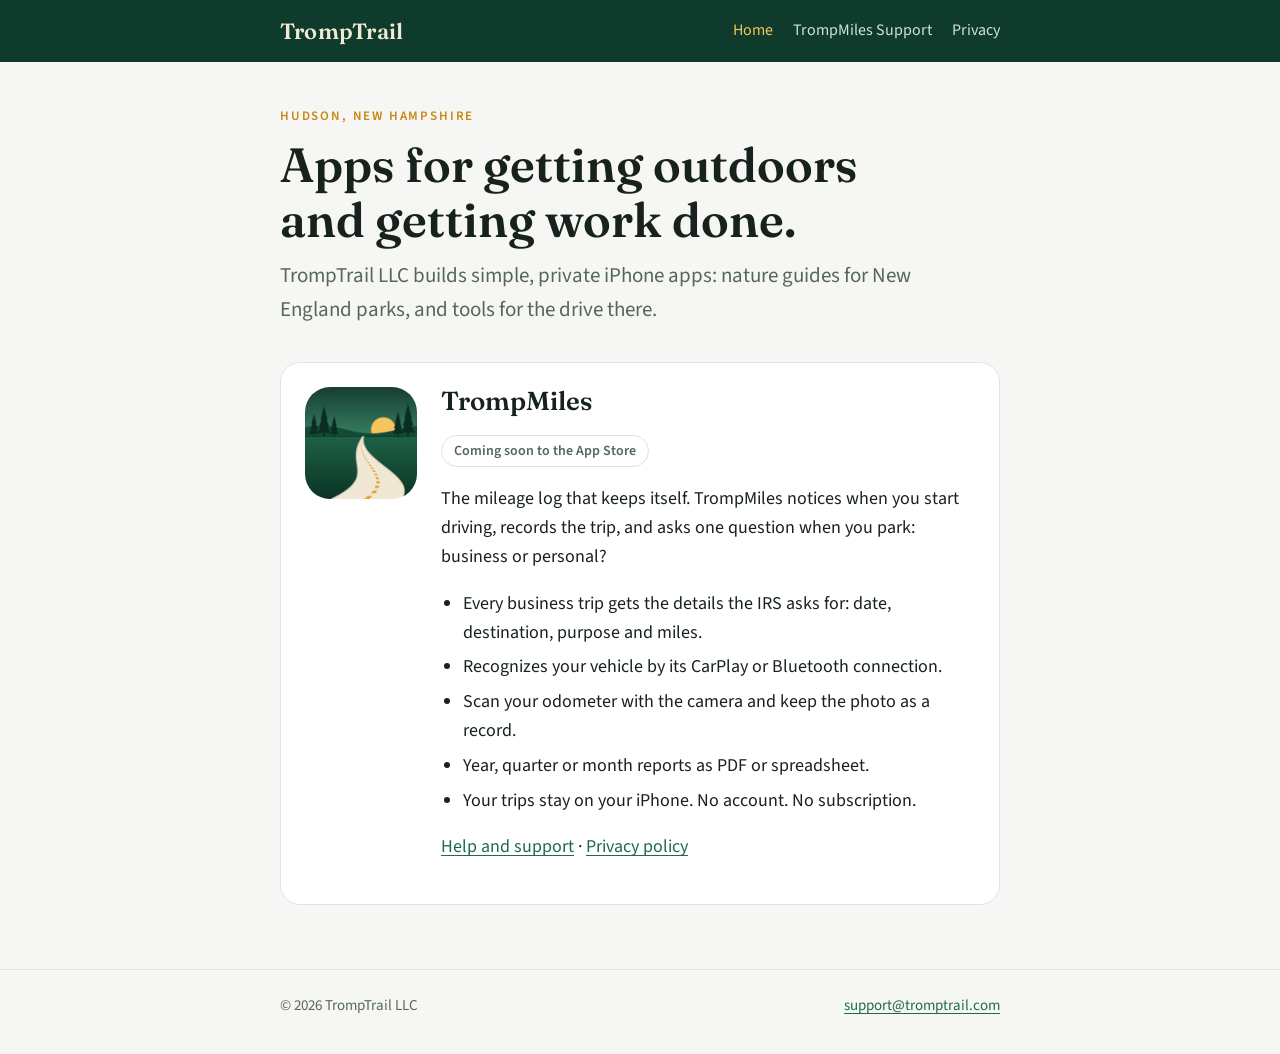
==== index.html @ e6614cd5 "Add files via upload" ====
<!doctype html>
<html lang="en">
<head>
<meta charset="utf-8">
<meta name="viewport" content="width=device-width, initial-scale=1, viewport-fit=cover">
<title>TrompTrail LLC</title>
<meta name="description" content="TrompTrail LLC makes iPhone apps for getting outdoors and getting work done, including TrompMiles, the mileage log that keeps itself.">
<link rel="icon" href="trompmiles-icon.png">
<link rel="preconnect" href="https://fonts.googleapis.com">
<link rel="preconnect" href="https://fonts.gstatic.com" crossorigin>
<link rel="stylesheet" href="https://fonts.googleapis.com/css2?family=Fraunces:opsz,wght@9..144,600&family=Source+Sans+3:wght@400;600&display=swap">
<link rel="stylesheet" href="style.css">
</head>
<body>
<header class="top">
  <div class="wrap">
    <a class="brand" href="index.html">TrompTrail</a>
    <nav aria-label="Main">
      <a href="index.html" aria-current="page">Home</a>
      <a href="support.html">TrompMiles Support</a>
      <a href="privacy.html">Privacy</a>
    </nav>
  </div>
</header>

<main>
  <div class="wrap">
    <p class="eyebrow">Hudson, New Hampshire</p>
    <h1>Apps for getting outdoors and getting work done.</h1>
    <p class="lede">TrompTrail LLC builds simple, private iPhone apps: nature guides for New England parks, and tools for the drive there.</p>

    <section class="app" aria-labelledby="trompmiles">
      <img src="trompmiles-icon.png" alt="TrompMiles app icon: a winding road toward a setting sun">
      <div>
        <h2 id="trompmiles">TrompMiles</h2>
        <p><span class="badge">Coming soon to the App Store</span></p>
        <p>The mileage log that keeps itself. TrompMiles notices when you start driving, records the trip, and asks one question when you park: business or personal?</p>
        <ul class="points">
          <li>Every business trip gets the details the IRS asks for: date, destination, purpose and miles.</li>
          <li>Recognizes your vehicle by its CarPlay or Bluetooth connection.</li>
          <li>Scan your odometer with the camera and keep the photo as a record.</li>
          <li>Year, quarter or month reports as PDF or spreadsheet.</li>
          <li>Your trips stay on your iPhone. No account. No subscription.</li>
        </ul>
        <p><a href="support.html">Help and support</a> · <a href="privacy.html">Privacy policy</a></p>
      </div>
    </section>
  </div>
</main>

<footer>
  <div class="wrap">
    <span>© 2026 TrompTrail LLC</span>
    <a href="mailto:support@tromptrail.com">support@tromptrail.com</a>
  </div>
</footer>
</body>
</html>
---- style.css ----
/* TrompTrail LLC site. Forest greens from the TrompMiles icon, light and dark. */
:root {
  --bg: #f6f7f4;
  --surface: #ffffff;
  --ink: #17221d;
  --muted: #55665d;
  --line: #dde4df;
  --green: #1f6a4e;
  --green-deep: #0e3b2c;
  --amber: #c98714;
  --display: "Fraunces", Georgia, "Times New Roman", serif;
  --body: "Source Sans 3", -apple-system, "Segoe UI", Helvetica, Arial, sans-serif;
  color-scheme: light;
}
@media (prefers-color-scheme: dark) {
  :root {
    --bg: #0d1713;
    --surface: #14211b;
    --ink: #e8efe9;
    --muted: #a3b5ab;
    --line: #26362e;
    --green: #6cc39c;
    --green-deep: #0b2c21;
    --amber: #e8a83a;
    color-scheme: dark;
  }
}
* { box-sizing: border-box; }
html { -webkit-text-size-adjust: 100%; }
body {
  margin: 0;
  background: var(--bg);
  color: var(--ink);
  font: 18px/1.6 var(--body);
}
a { color: var(--green); text-underline-offset: 3px; }
a:focus-visible { outline: 3px solid var(--amber); outline-offset: 2px; border-radius: 3px; }

.wrap {
  max-width: 760px;
  margin: 0 auto;
  padding-left: max(20px, env(safe-area-inset-left, 0px));
  padding-right: max(20px, env(safe-area-inset-right, 0px));
}

/* Header band */
.top {
  background: var(--green-deep);
  color: #f1e9d5;
}
.top .wrap {
  display: flex;
  align-items: center;
  justify-content: space-between;
  gap: 16px;
  flex-wrap: wrap;
  padding-block: 18px;
}
.brand {
  font: 600 22px/1 var(--display);
  color: #f1e9d5;
  text-decoration: none;
  letter-spacing: .01em;
}
.top nav { display: flex; gap: 20px; flex-wrap: wrap; }
.top nav a { color: #cfe3d8; text-decoration: none; font-size: 16px; }
.top nav a:hover, .top nav a[aria-current="page"] { color: #f6c45c; }

main .wrap { padding-block: 48px 64px; }

h1, h2, h3 { font-family: var(--display); line-height: 1.15; text-wrap: balance; }
h1 { font-size: clamp(34px, 6vw, 48px); margin: 0 0 12px; font-weight: 600; }
h2 { font-size: 26px; margin: 44px 0 10px; font-weight: 600; }
h3 { font-size: 20px; margin: 28px 0 6px; font-weight: 600; }
p, li { max-width: 65ch; }
.lede { font-size: 21px; color: var(--muted); margin-top: 0; }
.eyebrow {
  font: 600 13px/1 var(--body);
  letter-spacing: .14em;
  text-transform: uppercase;
  color: var(--amber);
  margin: 0 0 14px;
}

/* App feature block on the home page */
.app {
  display: grid;
  grid-template-columns: 112px 1fr;
  gap: 24px;
  align-items: start;
  background: var(--surface);
  border: 1px solid var(--line);
  border-radius: 20px;
  padding: 24px;
  margin-top: 36px;
}
.app img { width: 112px; height: 112px; border-radius: 25px; display: block; }
.app h2 { margin-top: 0; }
.app > div { min-width: 0; }
@media (max-width: 520px) {
  .app { grid-template-columns: 1fr; }
}
.badge {
  display: inline-block;
  font-size: 14px;
  font-weight: 600;
  padding: 4px 12px;
  border-radius: 999px;
  border: 1px solid var(--line);
  color: var(--muted);
}
ul.points { padding-left: 1.2em; }
ul.points li { margin-bottom: 6px; }

/* Support FAQ */
details {
  border-top: 1px solid var(--line);
  padding: 14px 0;
}
details:last-of-type { border-bottom: 1px solid var(--line); }
summary {
  cursor: pointer;
  font-weight: 600;
  font-size: 19px;
  list-style-position: outside;
}
details p, details ol, details ul { color: var(--ink); }
.contact {
  background: var(--surface);
  border: 1px solid var(--line);
  border-radius: 16px;
  padding: 20px 24px;
  margin: 28px 0;
}
.contact strong { font-size: 20px; }
.note { color: var(--muted); font-size: 16px; }

/* Privacy policy */
.policy h2 { font-size: 22px; }
.updated { color: var(--muted); font-size: 16px; margin-top: 0; }
table {
  width: 100%;
  border-collapse: collapse;
  font-size: 16px;
  margin: 12px 0 8px;
}
.table-scroll { overflow-x: auto; }
th, td { text-align: left; padding: 10px 12px; border-bottom: 1px solid var(--line); vertical-align: top; }
th { font-weight: 600; color: var(--muted); font-size: 14px; letter-spacing: .04em; text-transform: uppercase; }

footer {
  border-top: 1px solid var(--line);
  color: var(--muted);
  font-size: 15px;
}
footer .wrap { padding-block: 24px 36px; display: flex; gap: 16px; flex-wrap: wrap; justify-content: space-between; }
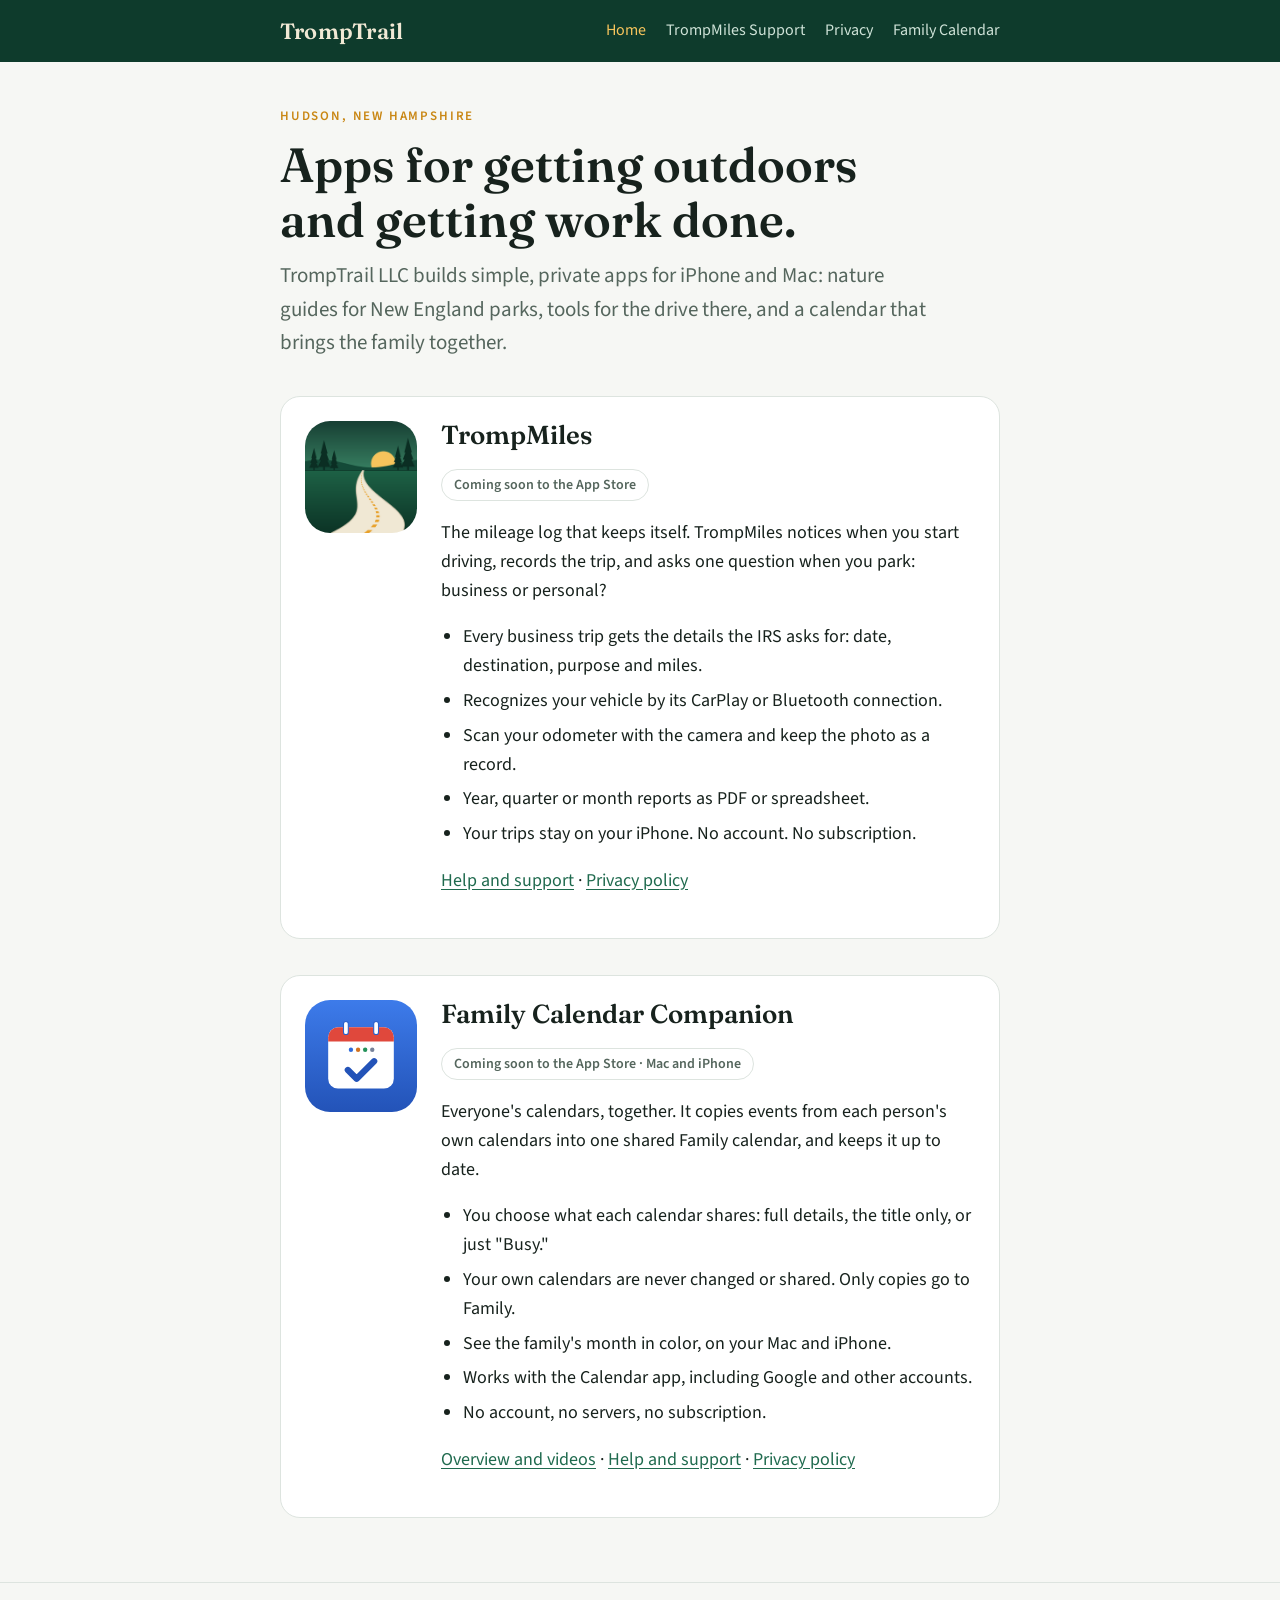
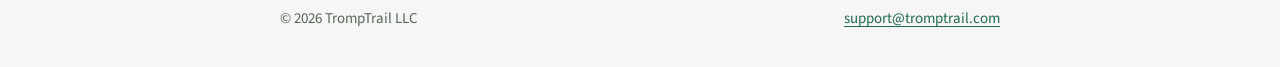
==== commit 243a6b89: "Add files via upload" ====
--- a/index.html
+++ b/index.html
@@ -4,7 +4,7 @@
 <meta charset="utf-8">
 <meta name="viewport" content="width=device-width, initial-scale=1, viewport-fit=cover">
 <title>TrompTrail LLC</title>
-<meta name="description" content="TrompTrail LLC makes iPhone apps for getting outdoors and getting work done, including TrompMiles, the mileage log that keeps itself.">
+<meta name="description" content="TrompTrail LLC makes simple, private apps for iPhone and Mac, including TrompMiles, the mileage log that keeps itself, and Family Calendar Companion.">
 <link rel="icon" href="trompmiles-icon.png">
 <link rel="preconnect" href="https://fonts.googleapis.com">
 <link rel="preconnect" href="https://fonts.gstatic.com" crossorigin>
@@ -19,6 +19,7 @@
       <a href="index.html" aria-current="page">Home</a>
       <a href="support.html">TrompMiles Support</a>
       <a href="privacy.html">Privacy</a>
+      <a href="family-calendar.html">Family Calendar</a>
     </nav>
   </div>
 </header>
@@ -27,7 +28,7 @@
   <div class="wrap">
     <p class="eyebrow">Hudson, New Hampshire</p>
     <h1>Apps for getting outdoors and getting work done.</h1>
-    <p class="lede">TrompTrail LLC builds simple, private iPhone apps: nature guides for New England parks, and tools for the drive there.</p>
+    <p class="lede">TrompTrail LLC builds simple, private apps for iPhone and Mac: nature guides for New England parks, tools for the drive there, and a calendar that brings the family together.</p>
 
     <section class="app" aria-labelledby="trompmiles">
       <img src="trompmiles-icon.png" alt="TrompMiles app icon: a winding road toward a setting sun">
@@ -45,6 +46,22 @@
         <p><a href="support.html">Help and support</a> · <a href="privacy.html">Privacy policy</a></p>
       </div>
     </section>
+    <section class="app" aria-labelledby="familycal">
+      <img src="family-calendar-icon.svg" alt="Family Calendar Companion app icon: a calendar page with four colored dots and a check mark">
+      <div>
+        <h2 id="familycal">Family Calendar Companion</h2>
+        <p><span class="badge">Coming soon to the App Store · Mac and iPhone</span></p>
+        <p>Everyone's calendars, together. It copies events from each person's own calendars into one shared Family calendar, and keeps it up to date.</p>
+        <ul class="points">
+          <li>You choose what each calendar shares: full details, the title only, or just "Busy."</li>
+          <li>Your own calendars are never changed or shared. Only copies go to Family.</li>
+          <li>See the family's month in color, on your Mac and iPhone.</li>
+          <li>Works with the Calendar app, including Google and other accounts.</li>
+          <li>No account, no servers, no subscription.</li>
+        </ul>
+        <p><a href="family-calendar.html">Overview and videos</a> · <a href="family-calendar-support.html">Help and support</a> · <a href="family-calendar-privacy.html">Privacy policy</a></p>
+      </div>
+    </section>
   </div>
 </main>
 
--- a/style.css
+++ b/style.css
@@ -154,3 +154,14 @@
   font-size: 15px;
 }
 footer .wrap { padding-block: 24px 36px; display: flex; gap: 16px; flex-wrap: wrap; justify-content: space-between; }
+
+/* Family Calendar Companion pages */
+.hero-app { margin-top: 0; }
+.hero-app h1 { margin-top: 0; }
+.subnav { margin-top: 48px; padding-top: 16px; border-top: 1px solid var(--line); color: var(--muted); }
+.videos { display: grid; grid-template-columns: repeat(auto-fill, minmax(320px, 1fr)); gap: 24px; margin-top: 20px; }
+.video { margin: 0; background: var(--surface); border: 1px solid var(--line); border-radius: 16px; overflow: hidden; }
+.video iframe { display: block; width: 100%; aspect-ratio: 16 / 9; border: 0; background: #000; }
+.video figcaption { padding: 12px 16px 16px; display: grid; gap: 2px; }
+.video figcaption span { color: var(--muted); font-size: 16px; }
+@media (max-width: 380px) { .videos { grid-template-columns: 1fr; } }
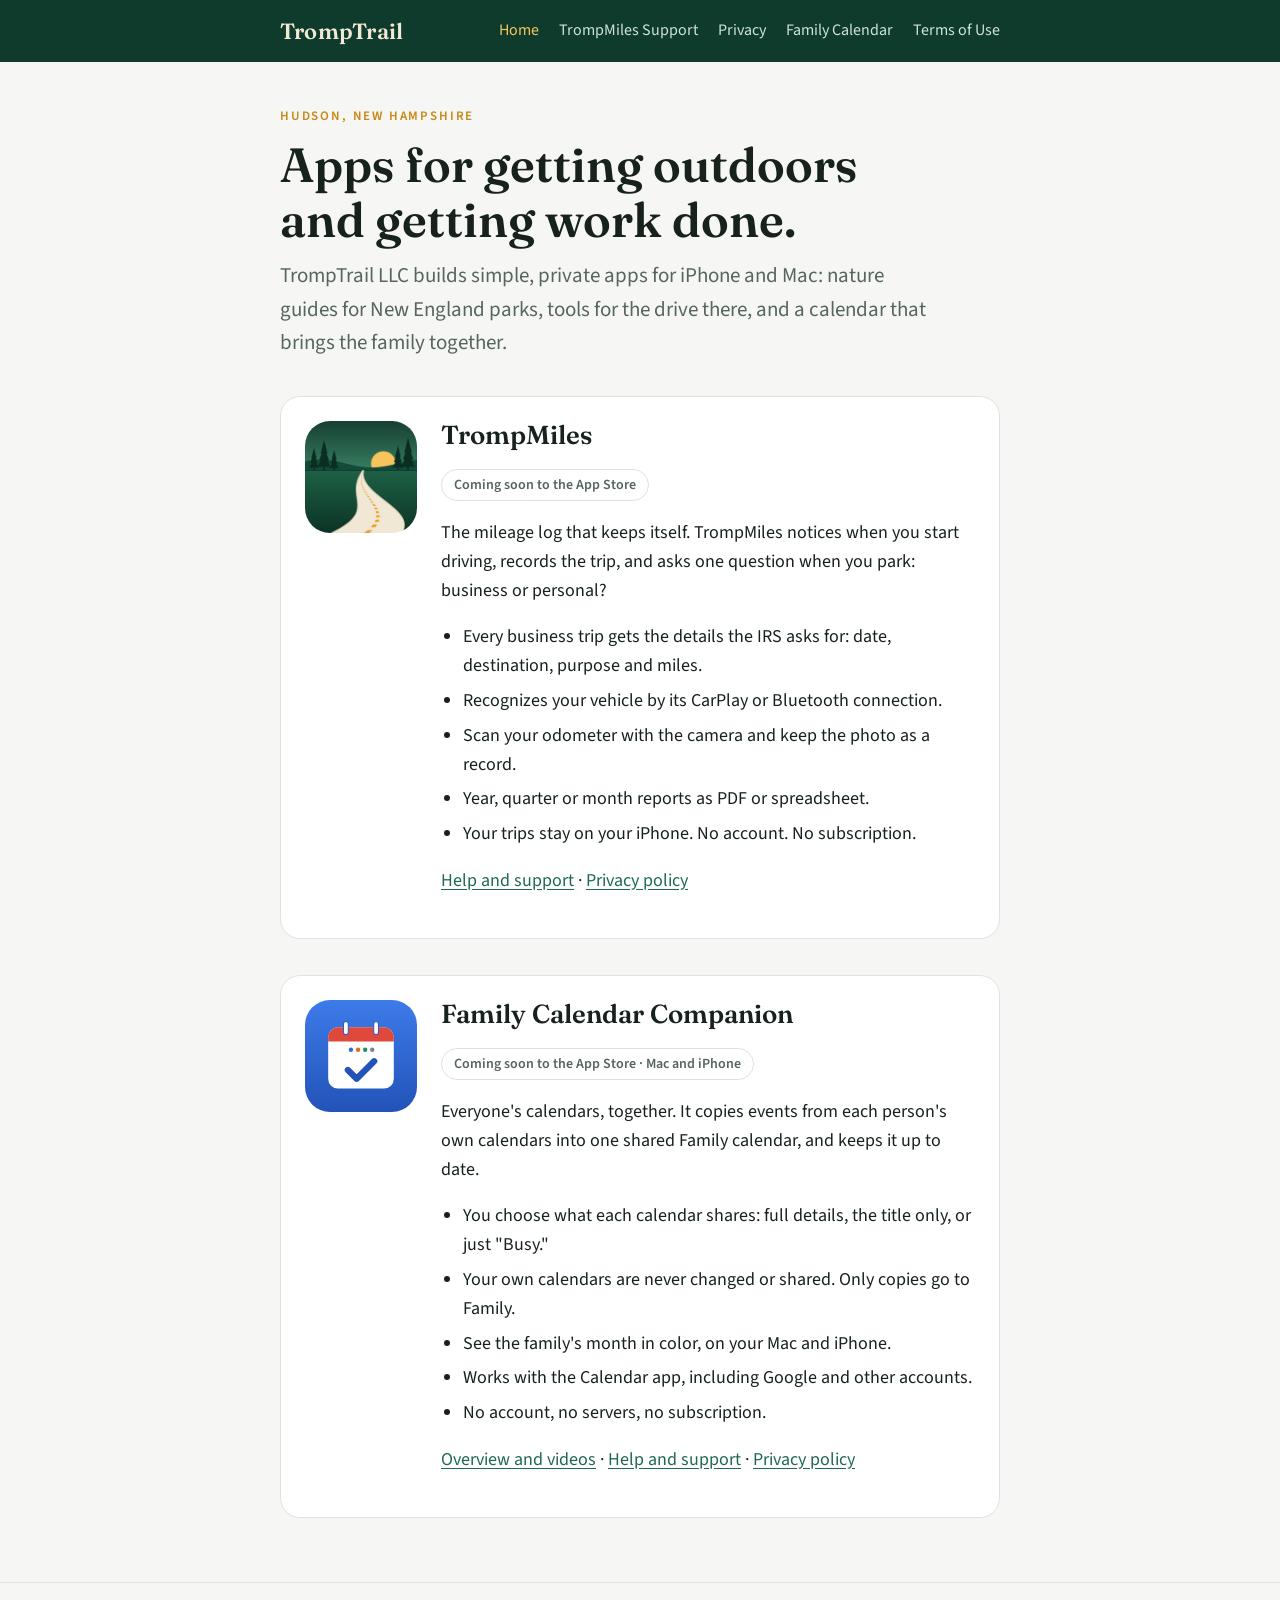
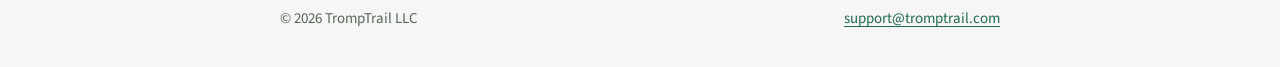
==== commit 5795d708: "Add 'Terms of Use' link to navigation" ====
--- a/index.html
+++ b/index.html
@@ -20,7 +20,7 @@
       <a href="support.html">TrompMiles Support</a>
       <a href="privacy.html">Privacy</a>
       <a href="family-calendar.html">Family Calendar</a>
-    </nav>
+      <a href="terms.html">Terms of Use</a>    </nav>
   </div>
 </header>
 
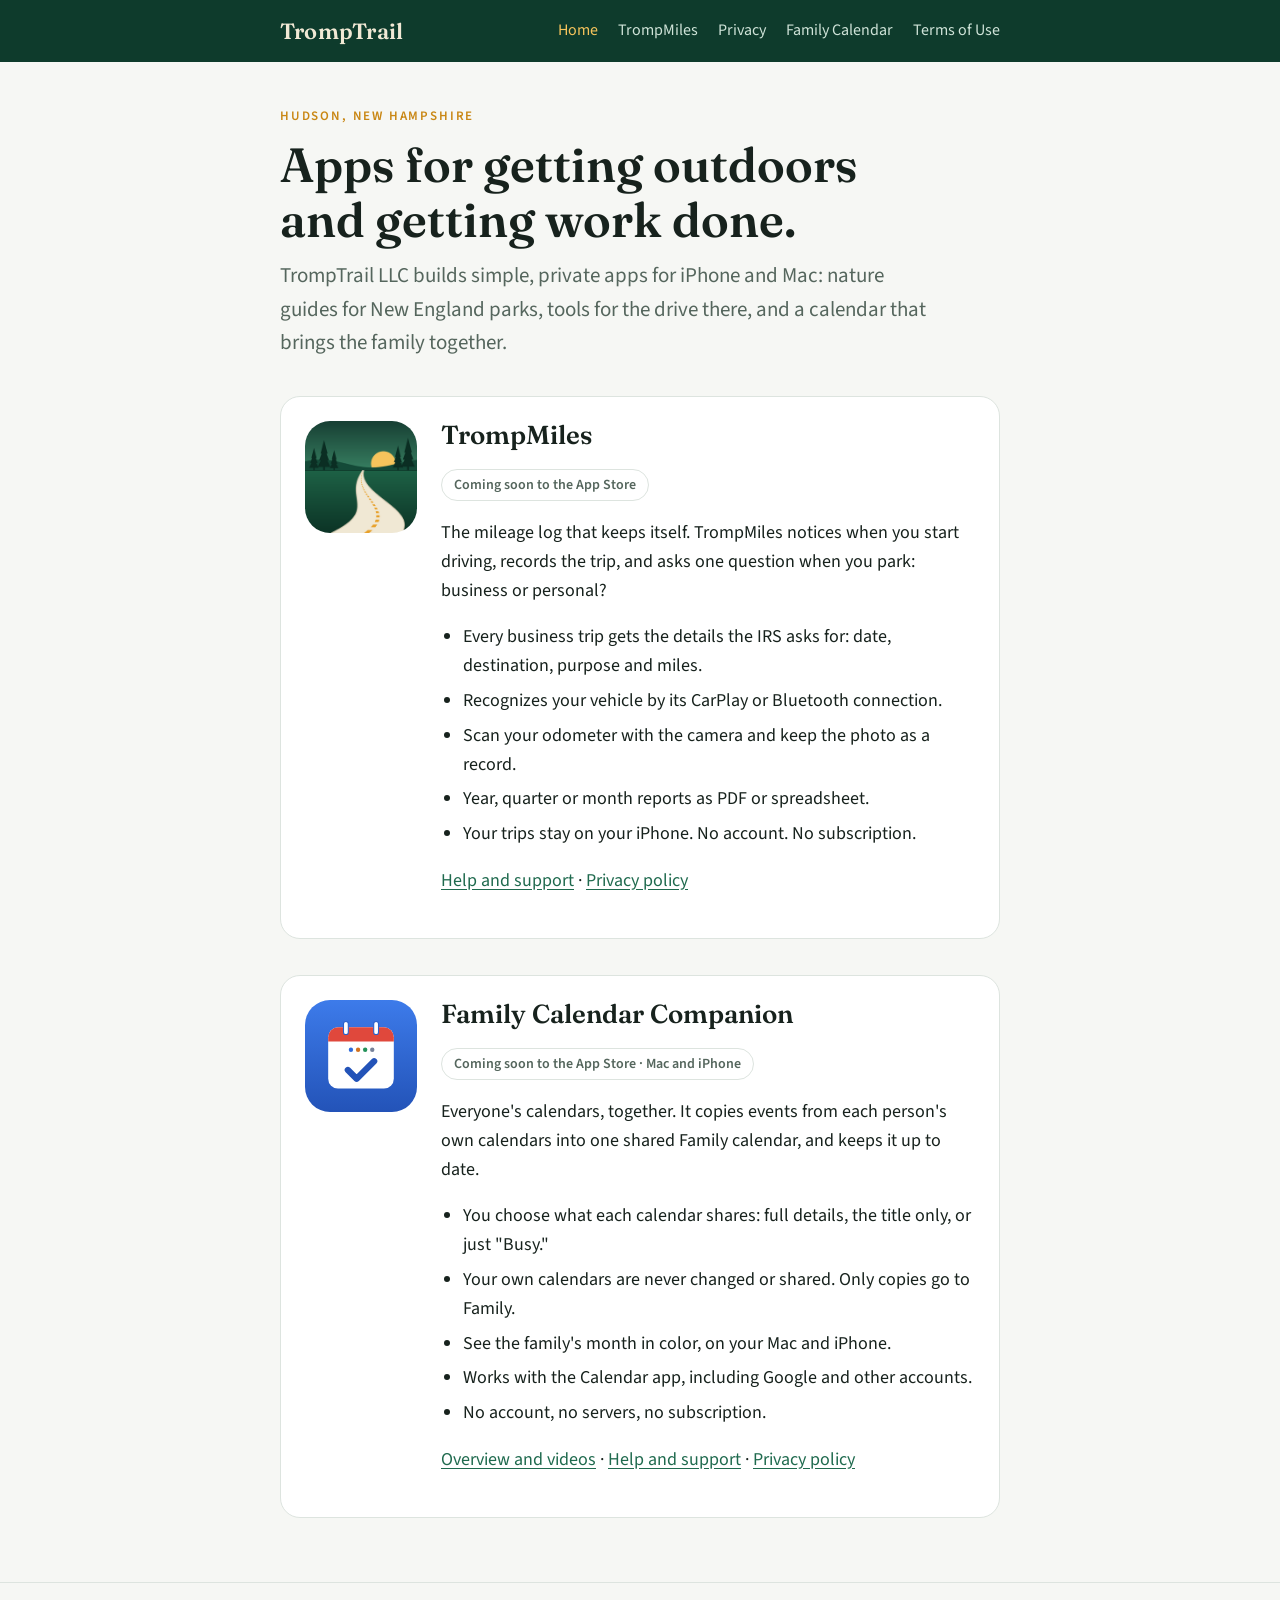
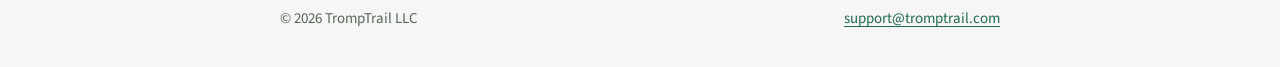
==== commit 4edcf962: "Rename 'TrompMiles Support' link to 'TrompMiles'" ====
--- a/index.html
+++ b/index.html
@@ -17,7 +17,7 @@
     <a class="brand" href="index.html">TrompTrail</a>
     <nav aria-label="Main">
       <a href="index.html" aria-current="page">Home</a>
-      <a href="support.html">TrompMiles Support</a>
+      <a href="support.html">TrompMiles</a>
       <a href="privacy.html">Privacy</a>
       <a href="family-calendar.html">Family Calendar</a>
       <a href="terms.html">Terms of Use</a>    </nav>
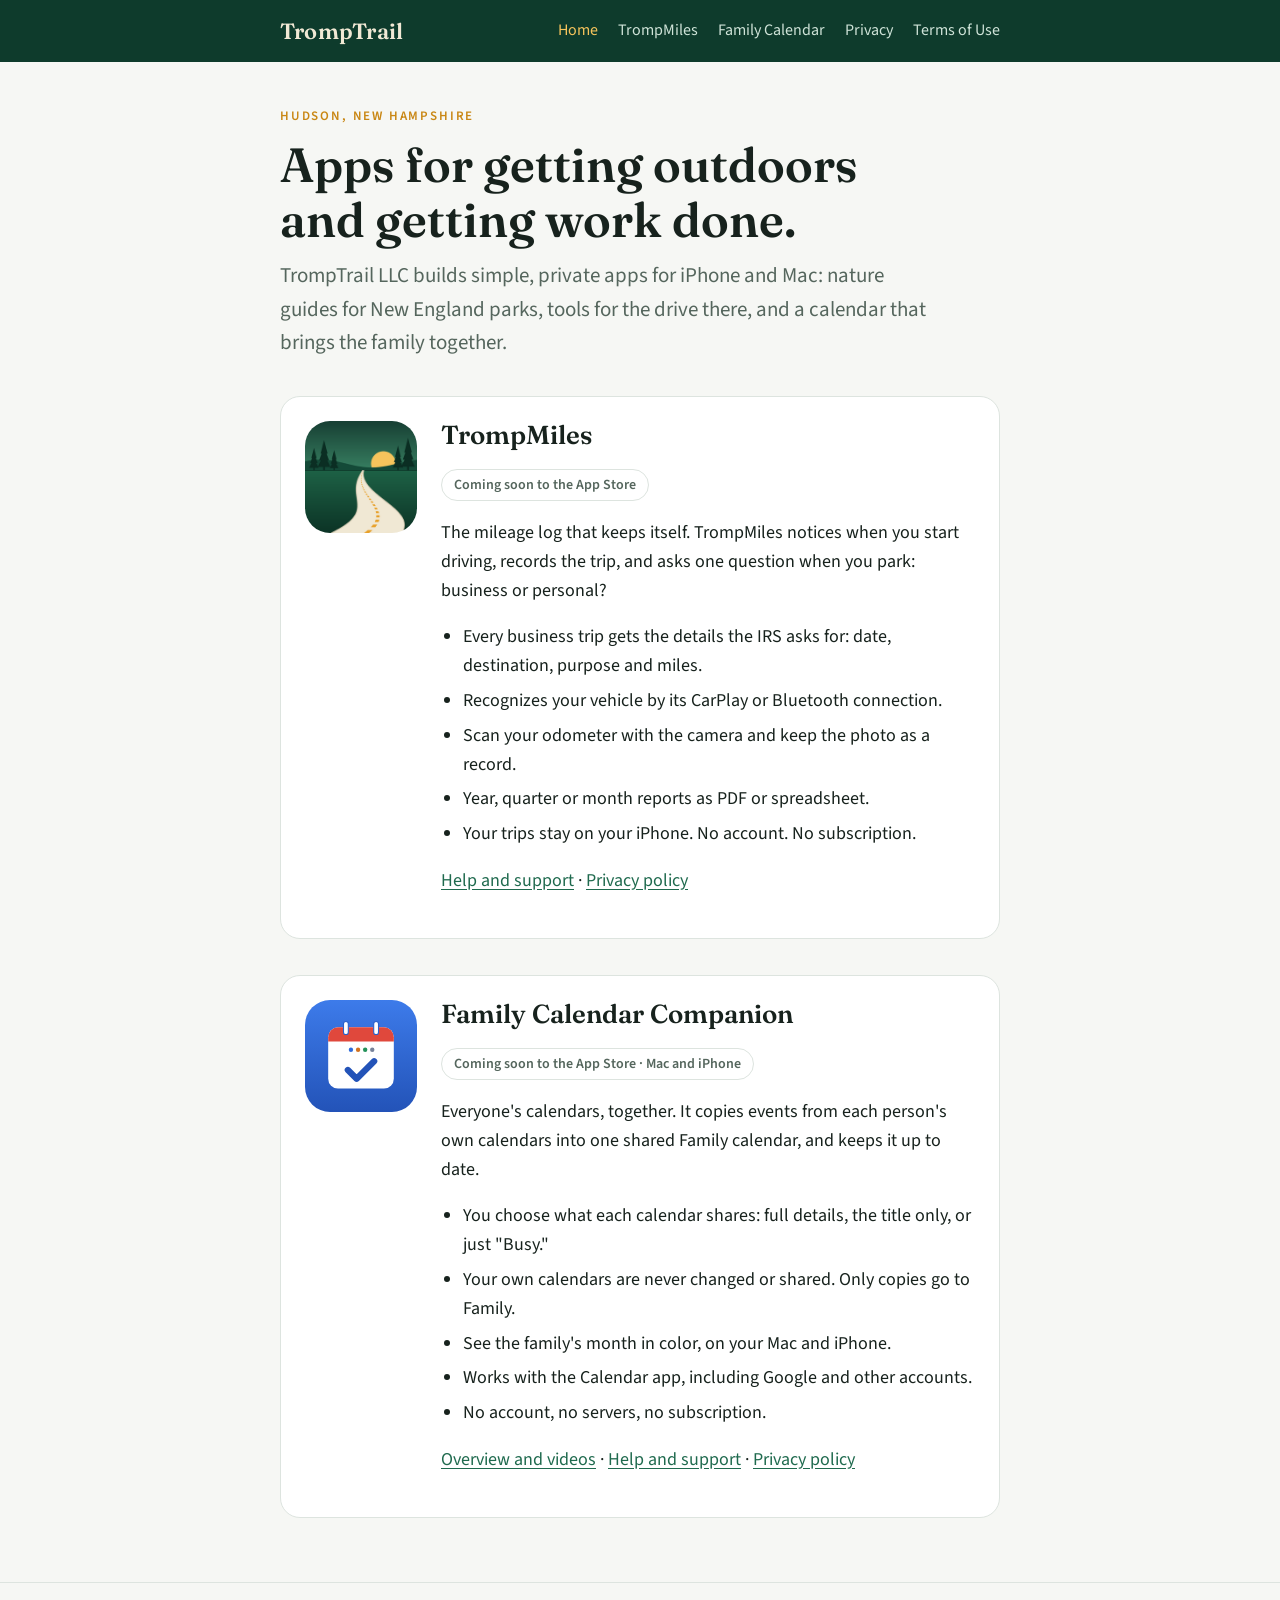
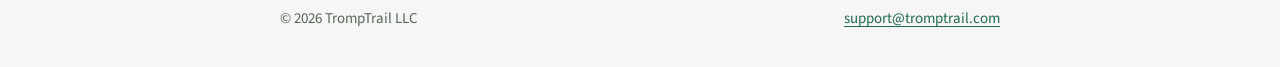
==== commit 489928c9: "Restore Privacy link in navigation" ====
--- a/index.html
+++ b/index.html
@@ -18,8 +18,8 @@
     <nav aria-label="Main">
       <a href="index.html" aria-current="page">Home</a>
       <a href="support.html">TrompMiles</a>
+      <a href="family-calendar.html">Family Calendar</a>
       <a href="privacy.html">Privacy</a>
-      <a href="family-calendar.html">Family Calendar</a>
       <a href="terms.html">Terms of Use</a>    </nav>
   </div>
 </header>
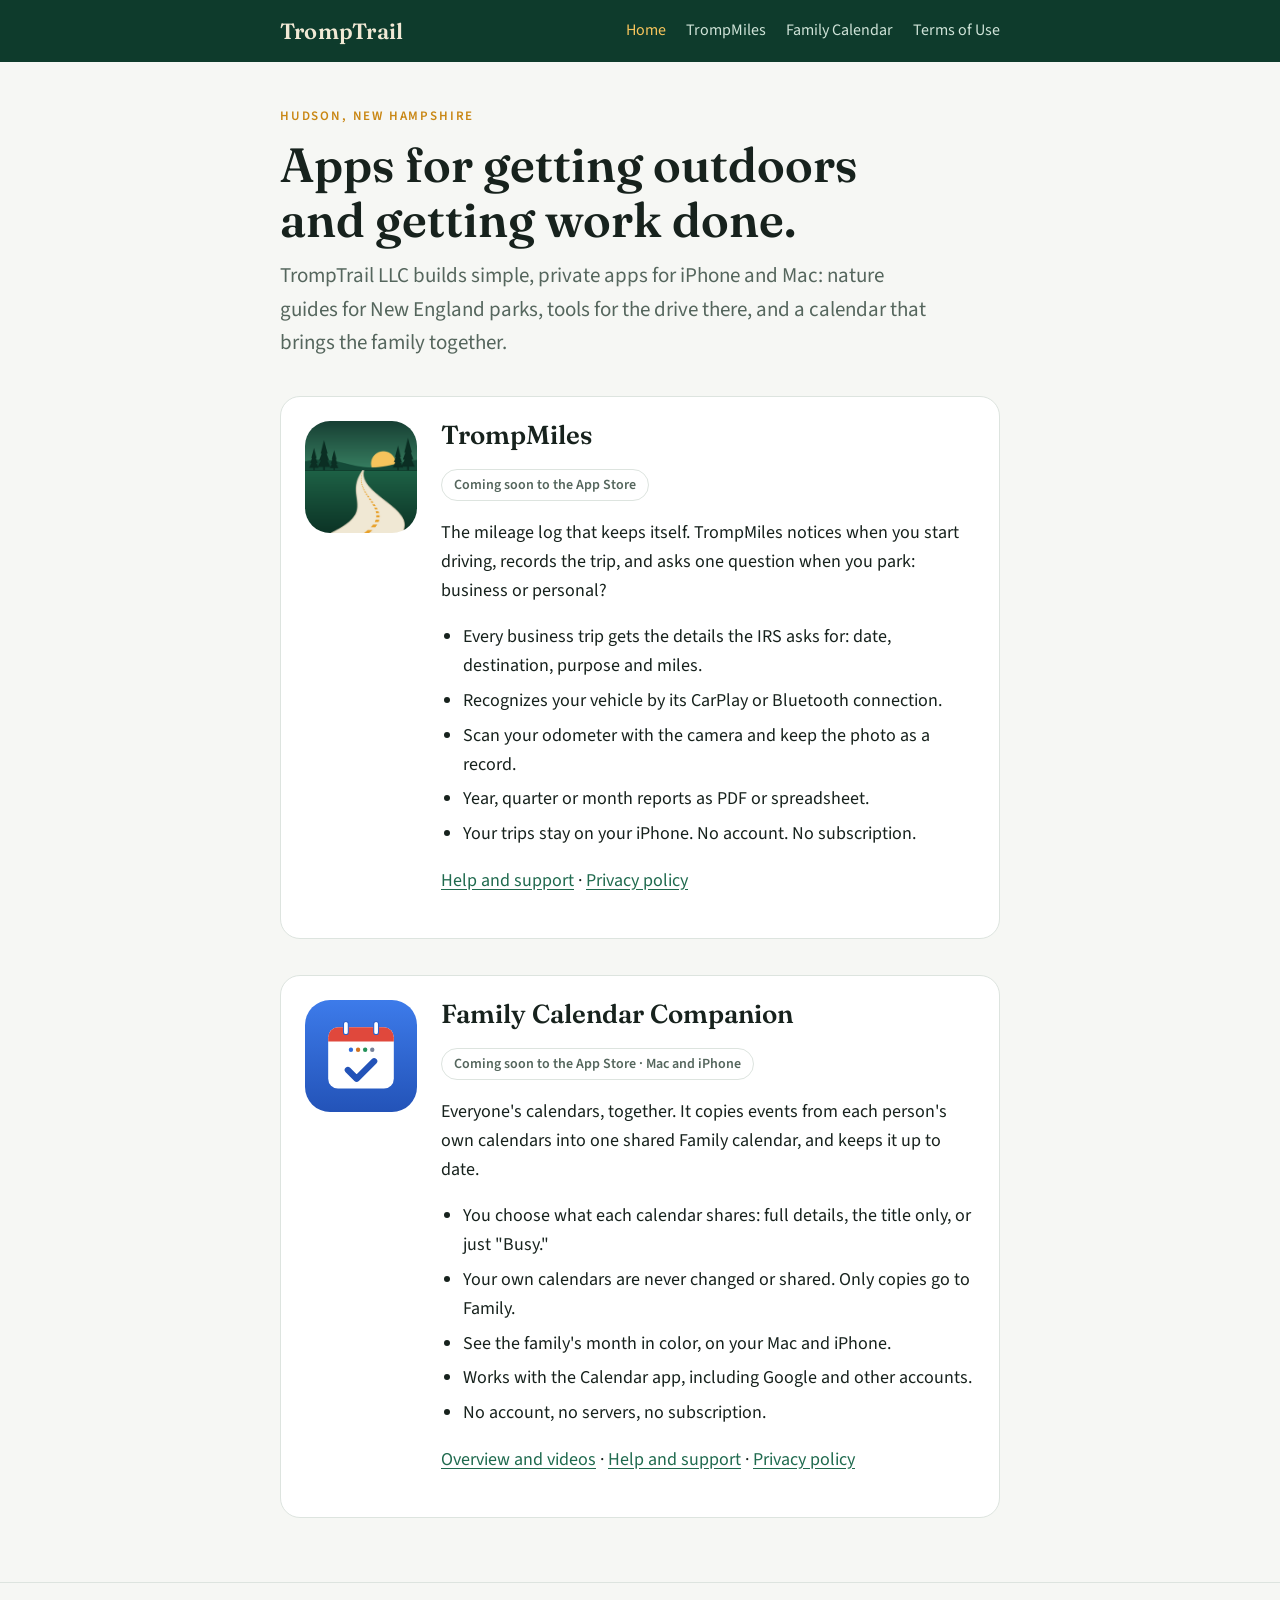
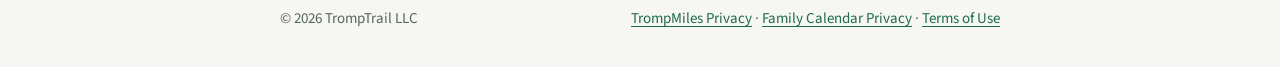
==== commit e525db07: "Make menus, footers and privacy links consistent across the site Co-Authored-By: Claude Opus 5.5 <no" ====
--- a/index.html
+++ b/index.html
@@ -19,8 +19,8 @@
       <a href="index.html" aria-current="page">Home</a>
       <a href="support.html">TrompMiles</a>
       <a href="family-calendar.html">Family Calendar</a>
-      <a href="privacy.html">Privacy</a>
-      <a href="terms.html">Terms of Use</a>    </nav>
+      <a href="terms.html">Terms of Use</a>
+    </nav>
   </div>
 </header>
 
@@ -68,7 +68,7 @@
 <footer>
   <div class="wrap">
     <span>© 2026 TrompTrail LLC</span>
-    <a href="mailto:support@tromptrail.com">support@tromptrail.com</a>
+    <span><a href="privacy.html">TrompMiles Privacy</a> · <a href="family-calendar-privacy.html">Family Calendar Privacy</a> · <a href="terms.html">Terms of Use</a></span>
   </div>
 </footer>
 </body>
